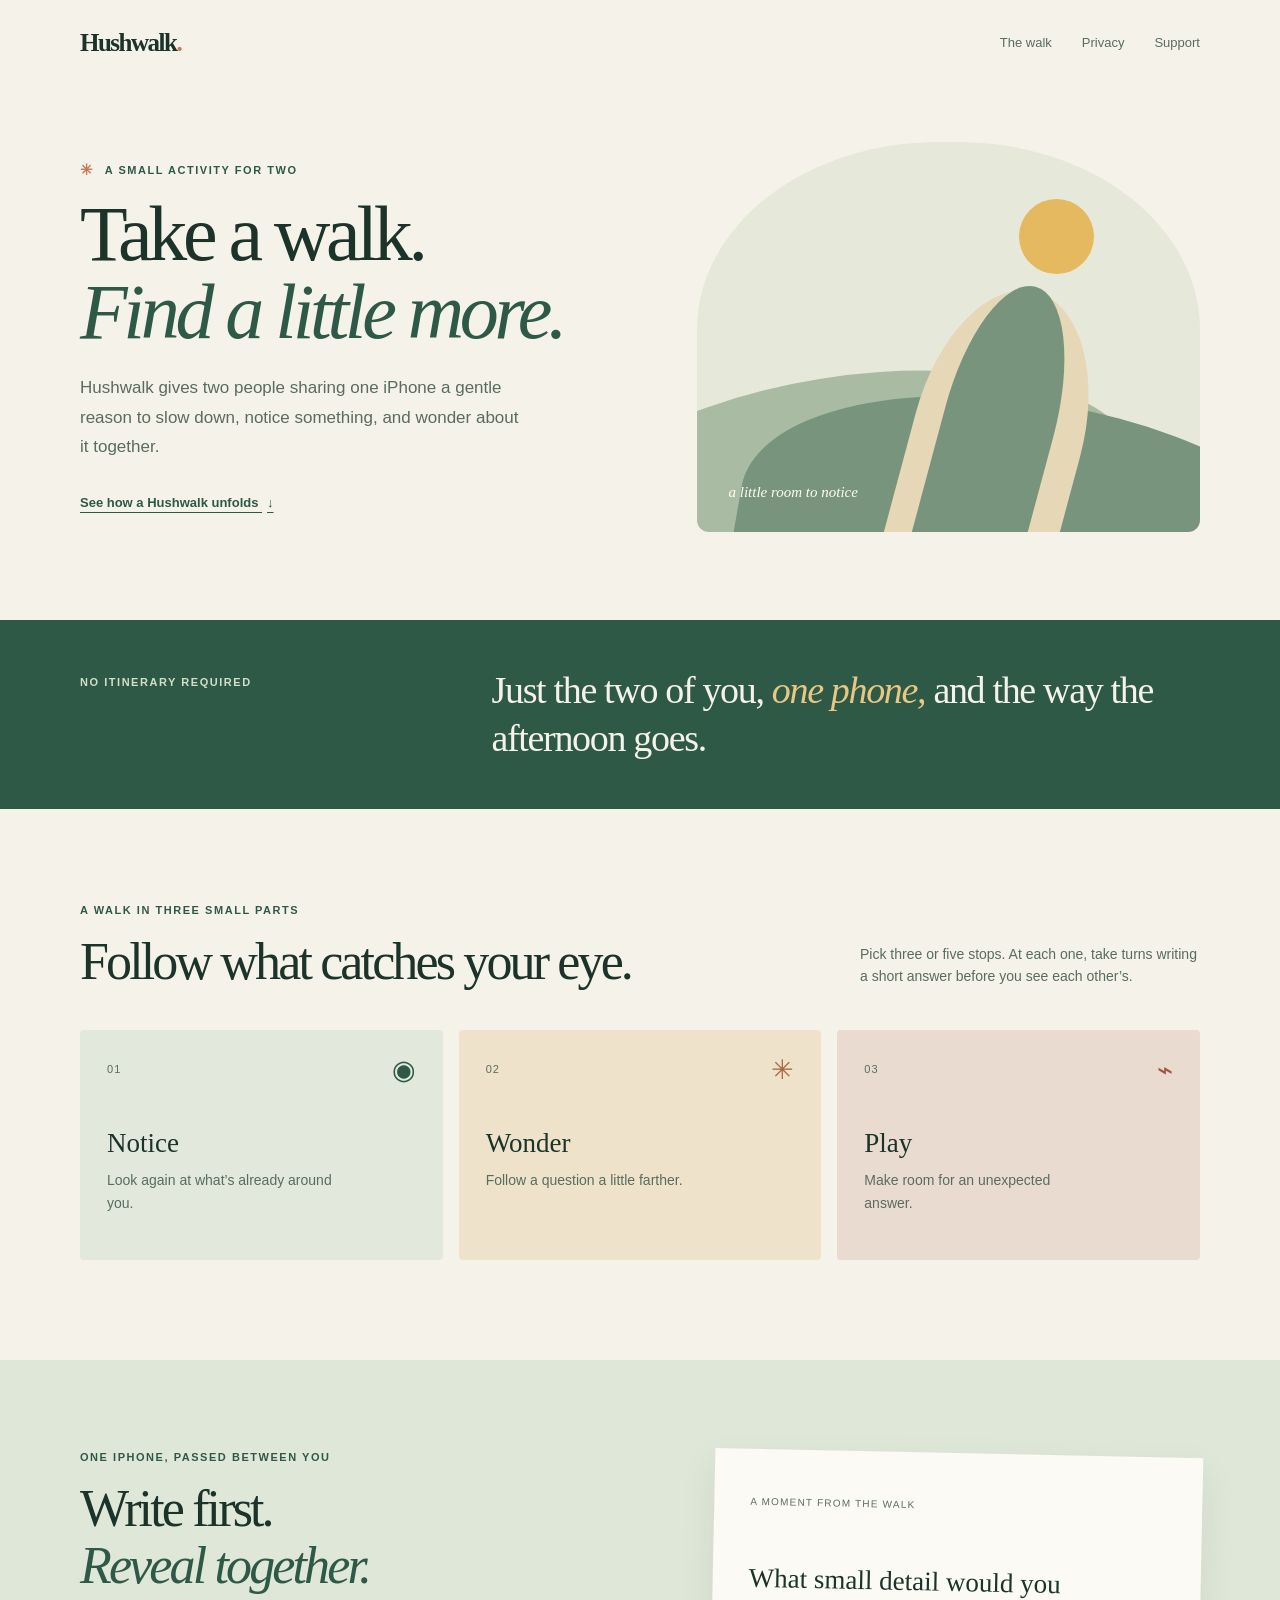
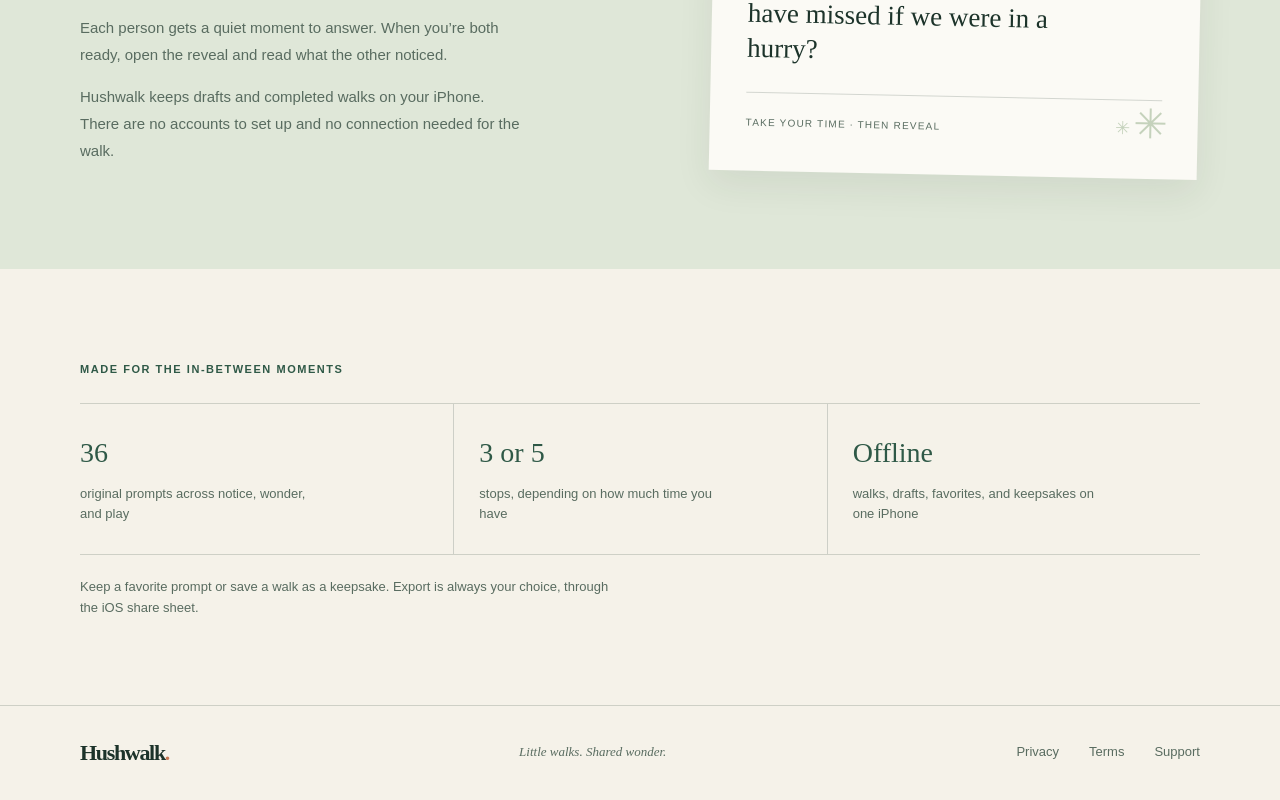
==== index.html @ 3a4e27e6 "Publish Hushwalk information site" ====
<!doctype html>
<html lang="en">
<head>
  <meta charset="utf-8">
  <meta name="viewport" content="width=device-width, initial-scale=1">
  <meta name="theme-color" content="#f5f2e9">
  <meta name="description" content="Hushwalk is a quiet, offline activity for two people sharing one iPhone: three or five stops, 36 original prompts, and a shared reveal.">
  <title>Hushwalk — Little walks. Shared wonder.</title>
  <link rel="stylesheet" href="styles.css">
</head>
<body>
  <header class="site-header wrap">
    <a class="wordmark" href="index.html" aria-label="Hushwalk home">Hushwalk<span class="wordmark-dot">.</span></a>
    <nav aria-label="Main navigation">
      <a href="#how-it-works">The walk</a>
      <a href="privacy.html">Privacy</a>
      <a href="support.html">Support</a>
    </nav>
  </header>

  <main>
    <section class="hero wrap">
      <div class="hero-copy">
        <p class="eyebrow"><span class="sun-mark" aria-hidden="true">✳</span> A small activity for two</p>
        <h1>Take a walk.<br><em>Find a little more.</em></h1>
        <p class="hero-deck">Hushwalk gives two people sharing one iPhone a gentle reason to slow down, notice something, and wonder about it together.</p>
        <a class="text-link" href="#how-it-works">See how a Hushwalk unfolds <span aria-hidden="true">↓</span></a>
      </div>
      <div class="hero-art" role="img" aria-label="A winding path through soft green hills beneath a small sun">
        <div class="sun"></div>
        <div class="hill hill-back"></div>
        <div class="hill hill-front"></div>
        <div class="path"></div>
        <span class="art-caption">a little room to notice</span>
      </div>
    </section>

    <section class="intro-band">
      <div class="wrap intro-inner">
        <p class="eyebrow">No itinerary required</p>
        <p class="intro-line">Just the two of you, <span>one phone,</span> and the way the afternoon goes.</p>
      </div>
    </section>

    <section class="walk-section wrap" id="how-it-works">
      <div class="section-heading">
        <div>
          <p class="eyebrow">A walk in three small parts</p>
          <h2>Follow what catches your eye.</h2>
        </div>
        <p class="section-note">Pick three or five stops. At each one, take turns writing a short answer before you see each other’s.</p>
      </div>
      <div class="mood-grid">
        <article class="mood-card mood-notice">
          <span class="mood-number">01</span>
          <span class="mood-symbol" aria-hidden="true">◉</span>
          <h3>Notice</h3>
          <p>Look again at what’s already around you.</p>
        </article>
        <article class="mood-card mood-wonder">
          <span class="mood-number">02</span>
          <span class="mood-symbol" aria-hidden="true">✳</span>
          <h3>Wonder</h3>
          <p>Follow a question a little farther.</p>
        </article>
        <article class="mood-card mood-play">
          <span class="mood-number">03</span>
          <span class="mood-symbol" aria-hidden="true">⌁</span>
          <h3>Play</h3>
          <p>Make room for an unexpected answer.</p>
        </article>
      </div>
    </section>

    <section class="ritual-section">
      <div class="wrap ritual-grid">
        <div class="ritual-copy">
          <p class="eyebrow">One iPhone, passed between you</p>
          <h2>Write first.<br><em>Reveal together.</em></h2>
          <p>Each person gets a quiet moment to answer. When you’re both ready, open the reveal and read what the other noticed.</p>
          <p>Hushwalk keeps drafts and completed walks on your iPhone. There are no accounts to set up and no connection needed for the walk.</p>
        </div>
        <div class="note-card" aria-label="Example prompt card">
          <span class="card-label">A moment from the walk</span>
          <p>What small detail would you have missed if we were in a hurry?</p>
          <div class="card-rule"></div>
          <span class="card-footer">take your time · then reveal</span>
          <span class="leaf leaf-one" aria-hidden="true">✳</span>
          <span class="leaf leaf-two" aria-hidden="true">✳</span>
        </div>
      </div>
    </section>

    <section class="details-section wrap">
      <p class="eyebrow">Made for the in-between moments</p>
      <div class="detail-list">
        <div><span>36</span><p>original prompts across notice, wonder, and play</p></div>
        <div><span>3 or 5</span><p>stops, depending on how much time you have</p></div>
        <div><span>Offline</span><p>walks, drafts, favorites, and keepsakes on one iPhone</p></div>
      </div>
      <p class="share-note">Keep a favorite prompt or save a walk as a keepsake. Export is always your choice, through the iOS share sheet.</p>
    </section>
  </main>

  <footer class="site-footer">
    <div class="wrap footer-inner">
      <a class="wordmark footer-wordmark" href="index.html">Hushwalk<span class="wordmark-dot">.</span></a>
      <p>Little walks. Shared wonder.</p>
      <nav aria-label="Footer navigation">
        <a href="privacy.html">Privacy</a>
        <a href="terms.html">Terms</a>
        <a href="support.html">Support</a>
      </nav>
    </div>
  </footer>
</body>
</html>
---- styles.css ----
:root {
  color-scheme: light;
  --cream: #f5f2e9;
  --paper: #fbfaf5;
  --ink: #1c332a;
  --muted: #596c60;
  --forest: #2f5947;
  --sage: #b8c9af;
  --pale-sage: #dfe7d8;
  --clay: #c87955;
  --gold: #e5b95f;
  --line: rgba(28, 51, 42, .18);
}

* { box-sizing: border-box; }
html { scroll-behavior: smooth; }
body {
  margin: 0;
  background: var(--cream);
  color: var(--ink);
  font-family: -apple-system, BlinkMacSystemFont, "Segoe UI", sans-serif;
  font-size: 16px;
  line-height: 1.6;
  -webkit-font-smoothing: antialiased;
}
a { color: inherit; }
.wrap { width: min(1120px, calc(100% - 48px)); margin-inline: auto; }
.site-header { display: flex; justify-content: space-between; align-items: center; min-height: 86px; }
.wordmark { text-decoration: none; font-family: Georgia, "Times New Roman", serif; font-size: 25px; font-weight: 700; letter-spacing: -.06em; }
.wordmark-dot { color: var(--clay); }
.site-header nav, .site-footer nav { display: flex; align-items: center; gap: 30px; }
.site-header nav a, .site-footer nav a { color: var(--muted); font-size: 13px; text-decoration: none; }
.site-header nav a:hover, .site-footer nav a:hover, .text-link:hover { color: var(--clay); }
.hero { display: grid; grid-template-columns: 1.05fr .95fr; gap: 60px; align-items: center; padding-top: 56px; padding-bottom: 88px; }
.eyebrow { margin: 0 0 15px; color: var(--forest); font-size: 11px; font-weight: 700; letter-spacing: .14em; line-height: 1.4; text-transform: uppercase; }
.sun-mark { color: var(--clay); margin-right: 6px; font-size: 15px; vertical-align: -1px; }
h1, h2, h3, p { margin-top: 0; }
h1, h2 { font-family: Georgia, "Times New Roman", serif; font-weight: 400; letter-spacing: -.055em; }
h1 { margin-bottom: 23px; font-size: clamp(48px, 6.5vw, 78px); line-height: .99; }
h1 em, h2 em { color: var(--forest); font-weight: 400; }
.hero-deck { max-width: 445px; margin-bottom: 27px; color: var(--muted); font-size: 17px; line-height: 1.75; }
.text-link { color: var(--forest); font-size: 13px; font-weight: 650; text-decoration-thickness: 1px; text-underline-offset: 5px; }
.text-link span { padding-left: 5px; }
.hero-art { height: 390px; position: relative; overflow: hidden; border-radius: 48% 48% 12px 12px; background: #e6e9d9; }
.sun { position: absolute; z-index: 1; top: 57px; right: 21%; width: 75px; aspect-ratio: 1; border-radius: 50%; background: var(--gold); }
.hill { position: absolute; bottom: -80px; width: 120%; height: 270px; border-radius: 50% 50% 0 0; }
.hill-back { left: -31%; bottom: -115px; background: #a9bca3; transform: rotate(-9deg); }
.hill-front { right: -28%; bottom: -142px; background: #78947d; transform: rotate(10deg); }
.path { position: absolute; z-index: 2; left: 43%; bottom: -50px; width: 170px; height: 295px; border-radius: 50% 50% 0 0; background: #e6d8b7; transform: rotate(15deg); }
.path::before { content: ""; position: absolute; top: -5px; left: 27px; width: 112px; height: 280px; border-radius: 50% 50% 0 0; background: #78947d; }
.art-caption { position: absolute; z-index: 3; bottom: 28px; left: 32px; color: #fffdf4; font-family: Georgia, "Times New Roman", serif; font-size: 15px; font-style: italic; }
.intro-band { background: var(--forest); color: var(--cream); }
.intro-inner { display: grid; grid-template-columns: .7fr 1.3fr; gap: 30px; align-items: start; padding-block: 47px; }
.intro-inner .eyebrow { color: #d2dec9; padding-top: 8px; }
.intro-line { max-width: 690px; margin-bottom: 0; font-family: Georgia, "Times New Roman", serif; font-size: clamp(27px, 3vw, 38px); line-height: 1.25; letter-spacing: -.035em; }
.intro-line span { color: #e8c782; font-style: italic; }
.walk-section { padding-block: 94px 100px; }
.section-heading { display: flex; justify-content: space-between; align-items: end; gap: 42px; margin-bottom: 39px; }
h2 { margin-bottom: 0; font-size: clamp(37px, 4.4vw, 52px); line-height: 1.1; }
.section-note { max-width: 340px; margin-bottom: 3px; color: var(--muted); font-size: 14px; }
.mood-grid { display: grid; grid-template-columns: repeat(3, 1fr); gap: 16px; }
.mood-card { position: relative; min-height: 230px; padding: 25px 27px; border-radius: 4px; }
.mood-notice { background: #e2e8db; }
.mood-wonder { background: #efe2ca; }
.mood-play { background: #eadbd1; }
.mood-number { color: var(--muted); font-size: 11px; letter-spacing: .1em; }
.mood-symbol { position: absolute; top: 19px; right: 27px; color: var(--forest); font-size: 27px; }
.mood-wonder .mood-symbol { color: #a56b42; }
.mood-play .mood-symbol { color: #a45645; }
.mood-card h3 { margin: 42px 0 4px; font-family: Georgia, "Times New Roman", serif; font-size: 27px; font-weight: 400; }
.mood-card p { max-width: 230px; margin-bottom: 0; color: var(--muted); font-size: 14px; }
.ritual-section { background: var(--pale-sage); }
.ritual-grid { display: grid; grid-template-columns: 1fr .9fr; gap: 90px; align-items: center; padding-block: 90px; }
.ritual-copy h2 { margin-bottom: 20px; }
.ritual-copy > p:not(.eyebrow) { max-width: 440px; color: var(--muted); font-size: 15px; line-height: 1.8; }
.note-card { position: relative; min-height: 290px; padding: 38px 36px; background: var(--paper); box-shadow: 0 14px 36px rgba(35, 55, 41, .08); transform: rotate(1.2deg); }
.card-label, .card-footer { color: var(--muted); font-size: 10px; letter-spacing: .12em; text-transform: uppercase; }
.note-card > p { position: relative; z-index: 1; max-width: 350px; margin: 48px 0 26px; font-family: Georgia, "Times New Roman", serif; font-size: 27px; line-height: 1.3; }
.card-rule { width: 100%; height: 1px; margin-bottom: 15px; background: var(--line); }
.leaf { position: absolute; color: #c5d2bc; }
.leaf-one { right: 30px; bottom: 22px; font-size: 41px; }
.leaf-two { right: 67px; bottom: 36px; font-size: 18px; }
.details-section { padding-block: 93px 86px; }
.detail-list { display: grid; grid-template-columns: repeat(3, 1fr); border-top: 1px solid var(--line); border-bottom: 1px solid var(--line); margin-top: 25px; }
.detail-list > div { padding: 27px 22px 29px 0; }
.detail-list > div + div { border-left: 1px solid var(--line); padding-left: 25px; }
.detail-list span { display: block; margin-bottom: 8px; color: var(--forest); font-family: Georgia, "Times New Roman", serif; font-size: 28px; }
.detail-list p { max-width: 245px; margin-bottom: 0; color: var(--muted); font-size: 13px; }
.share-note { max-width: 540px; margin: 22px 0 0; color: var(--muted); font-size: 13px; }
.site-footer { border-top: 1px solid var(--line); }
.footer-inner { display: flex; align-items: center; justify-content: space-between; gap: 20px; min-height: 94px; }
.footer-wordmark { font-size: 22px; }
.footer-inner > p { margin: 0; color: var(--muted); font-family: Georgia, "Times New Roman", serif; font-size: 13px; font-style: italic; }

.legal-main { min-height: 65vh; padding-block: 70px 100px; }
.legal-main h1 { max-width: 700px; font-size: clamp(44px, 6vw, 66px); }
.legal-main .updated { color: var(--muted); font-size: 13px; }
.legal-copy { max-width: 740px; margin-top: 39px; }
.legal-copy h2 { margin: 35px 0 10px; font-size: 25px; }
.legal-copy p, .legal-copy li { color: var(--muted); line-height: 1.8; }
.legal-copy a { color: var(--forest); text-underline-offset: 3px; }
.legal-copy ul { padding-left: 21px; }
.support-contact { margin-top: 32px; padding: 24px 27px; background: #e2e8db; }
.support-contact strong { display: block; margin-bottom: 5px; color: var(--forest); }
.support-contact p { margin: 0; }
:focus-visible { outline: 3px solid var(--clay); outline-offset: 4px; }

@media (max-width: 760px) {
  .wrap { width: min(100% - 36px, 560px); }
  .site-header { min-height: 72px; }
  .site-header nav { gap: 17px; }
  .site-header nav a { font-size: 12px; }
  .hero { grid-template-columns: 1fr; gap: 40px; padding-top: 45px; padding-bottom: 62px; }
  .hero-art { height: 330px; }
  .intro-inner { grid-template-columns: 1fr; gap: 12px; padding-block: 34px; }
  .intro-inner .eyebrow { margin-bottom: 0; }
  .walk-section, .details-section { padding-block: 65px; }
  .section-heading { display: block; margin-bottom: 27px; }
  .section-note { margin-top: 15px; }
  .mood-grid { grid-template-columns: 1fr; gap: 10px; }
  .mood-card { min-height: 180px; }
  .mood-card h3 { margin-top: 25px; }
  .ritual-grid { grid-template-columns: 1fr; gap: 35px; padding-block: 65px; }
  .note-card { min-height: 260px; }
  .detail-list { grid-template-columns: 1fr; }
  .detail-list > div { padding: 20px 0; }
  .detail-list > div + div { border-left: 0; border-top: 1px solid var(--line); padding-left: 0; }
  .footer-inner { flex-wrap: wrap; padding-block: 20px; }
  .footer-inner > p { width: calc(100% - 150px); text-align: right; }
  .footer-inner nav { width: 100%; justify-content: space-between; }
  .legal-main { padding-block: 52px 70px; }
}

@media (prefers-reduced-motion: reduce) {
  html { scroll-behavior: auto; }
}
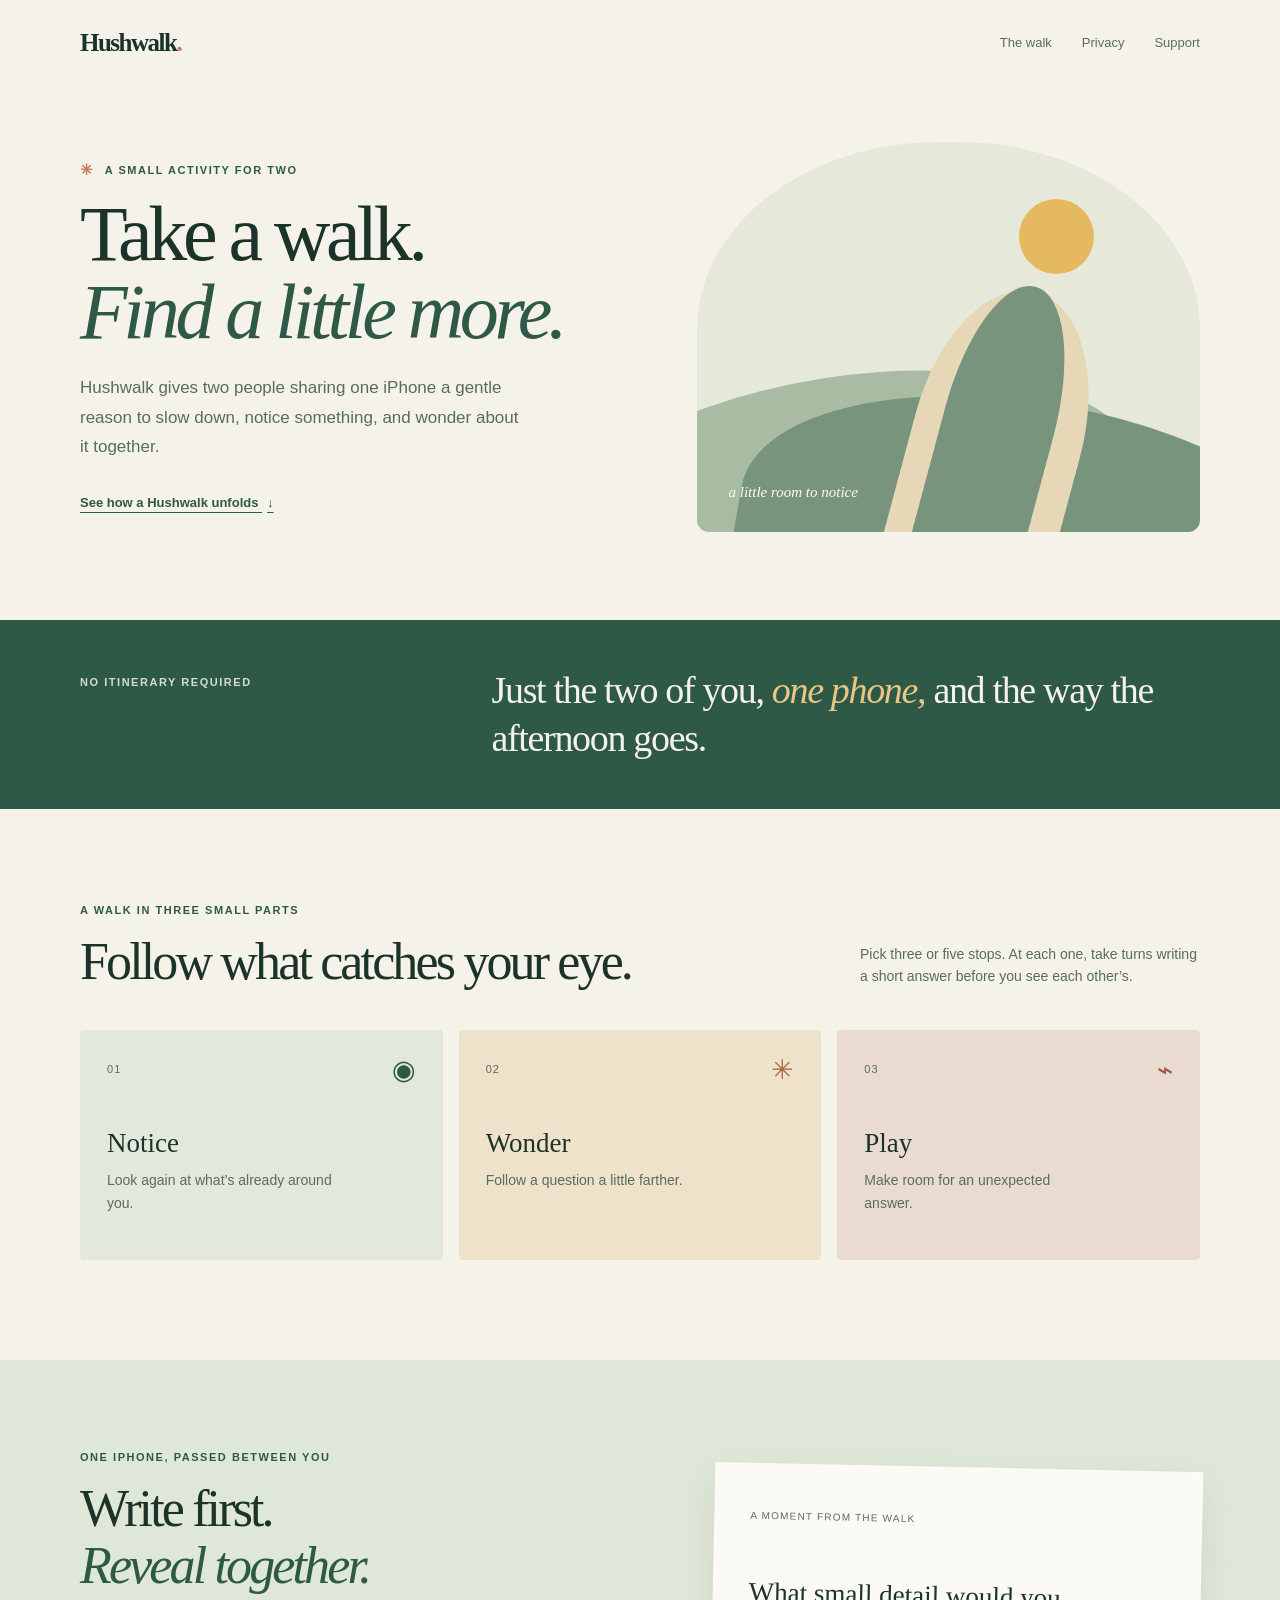
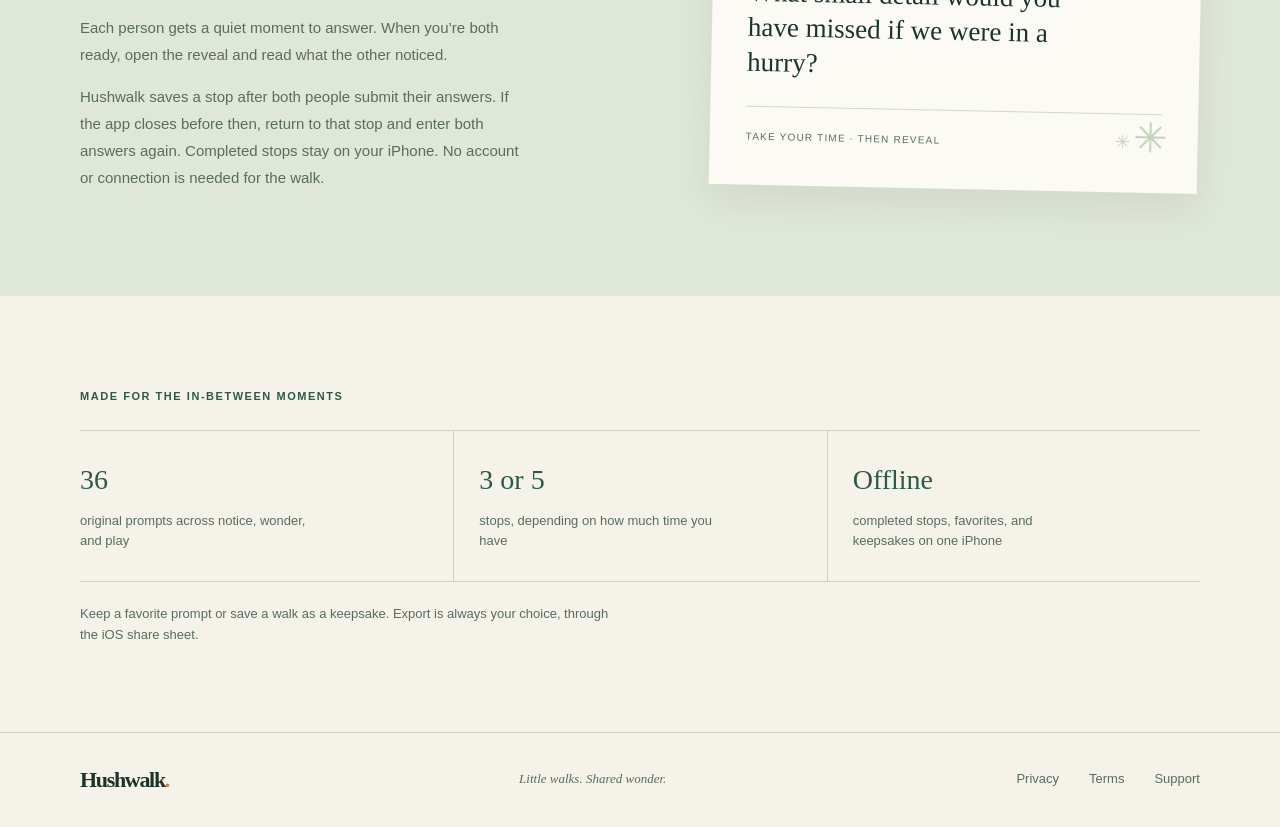
==== commit 11c9611e: "Clarify when walk answers are saved" ====
--- a/index.html
+++ b/index.html
@@ -78,7 +78,7 @@
           <p class="eyebrow">One iPhone, passed between you</p>
           <h2>Write first.<br><em>Reveal together.</em></h2>
           <p>Each person gets a quiet moment to answer. When you’re both ready, open the reveal and read what the other noticed.</p>
-          <p>Hushwalk keeps drafts and completed walks on your iPhone. There are no accounts to set up and no connection needed for the walk.</p>
+          <p>Hushwalk saves a stop after both people submit their answers. If the app closes before then, return to that stop and enter both answers again. Completed stops stay on your iPhone. No account or connection is needed for the walk.</p>
         </div>
         <div class="note-card" aria-label="Example prompt card">
           <span class="card-label">A moment from the walk</span>
@@ -96,7 +96,7 @@
       <div class="detail-list">
         <div><span>36</span><p>original prompts across notice, wonder, and play</p></div>
         <div><span>3 or 5</span><p>stops, depending on how much time you have</p></div>
-        <div><span>Offline</span><p>walks, drafts, favorites, and keepsakes on one iPhone</p></div>
+        <div><span>Offline</span><p>completed stops, favorites, and keepsakes on one iPhone</p></div>
       </div>
       <p class="share-note">Keep a favorite prompt or save a walk as a keepsake. Export is always your choice, through the iOS share sheet.</p>
     </section>
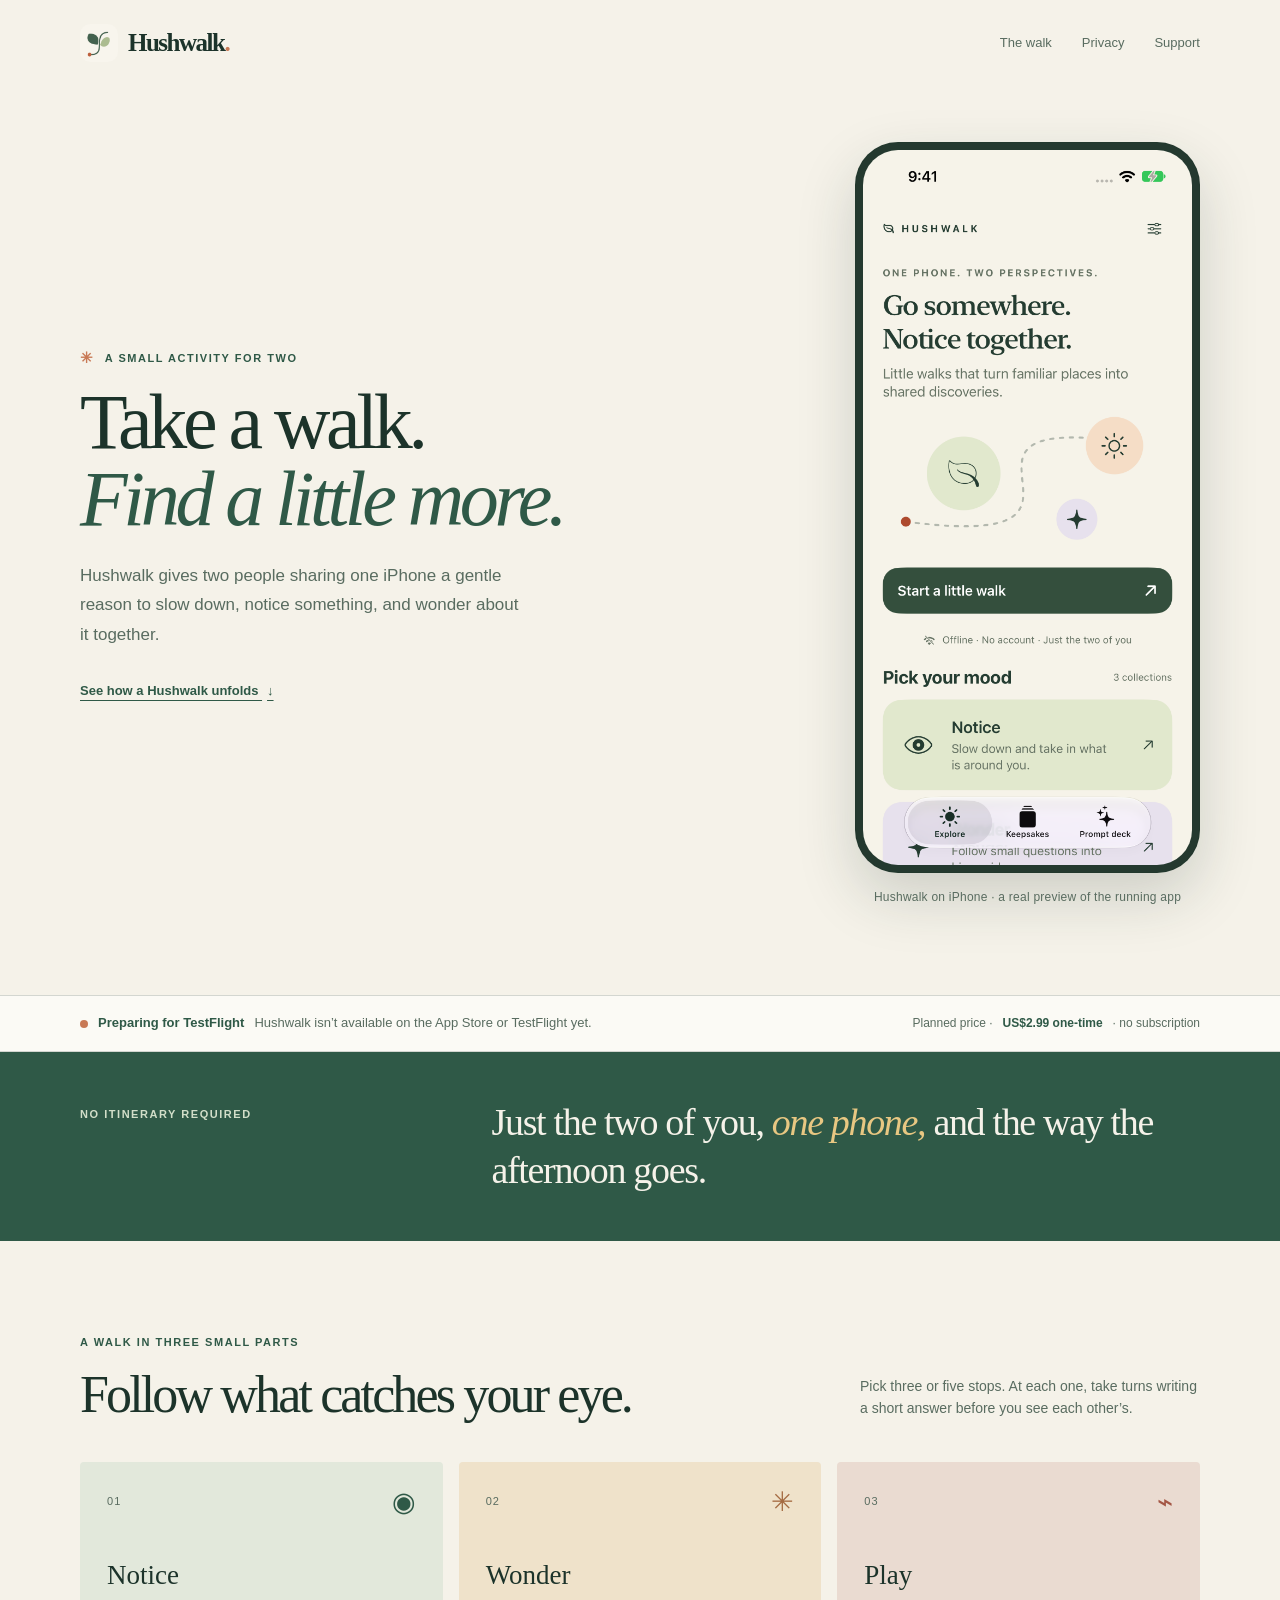
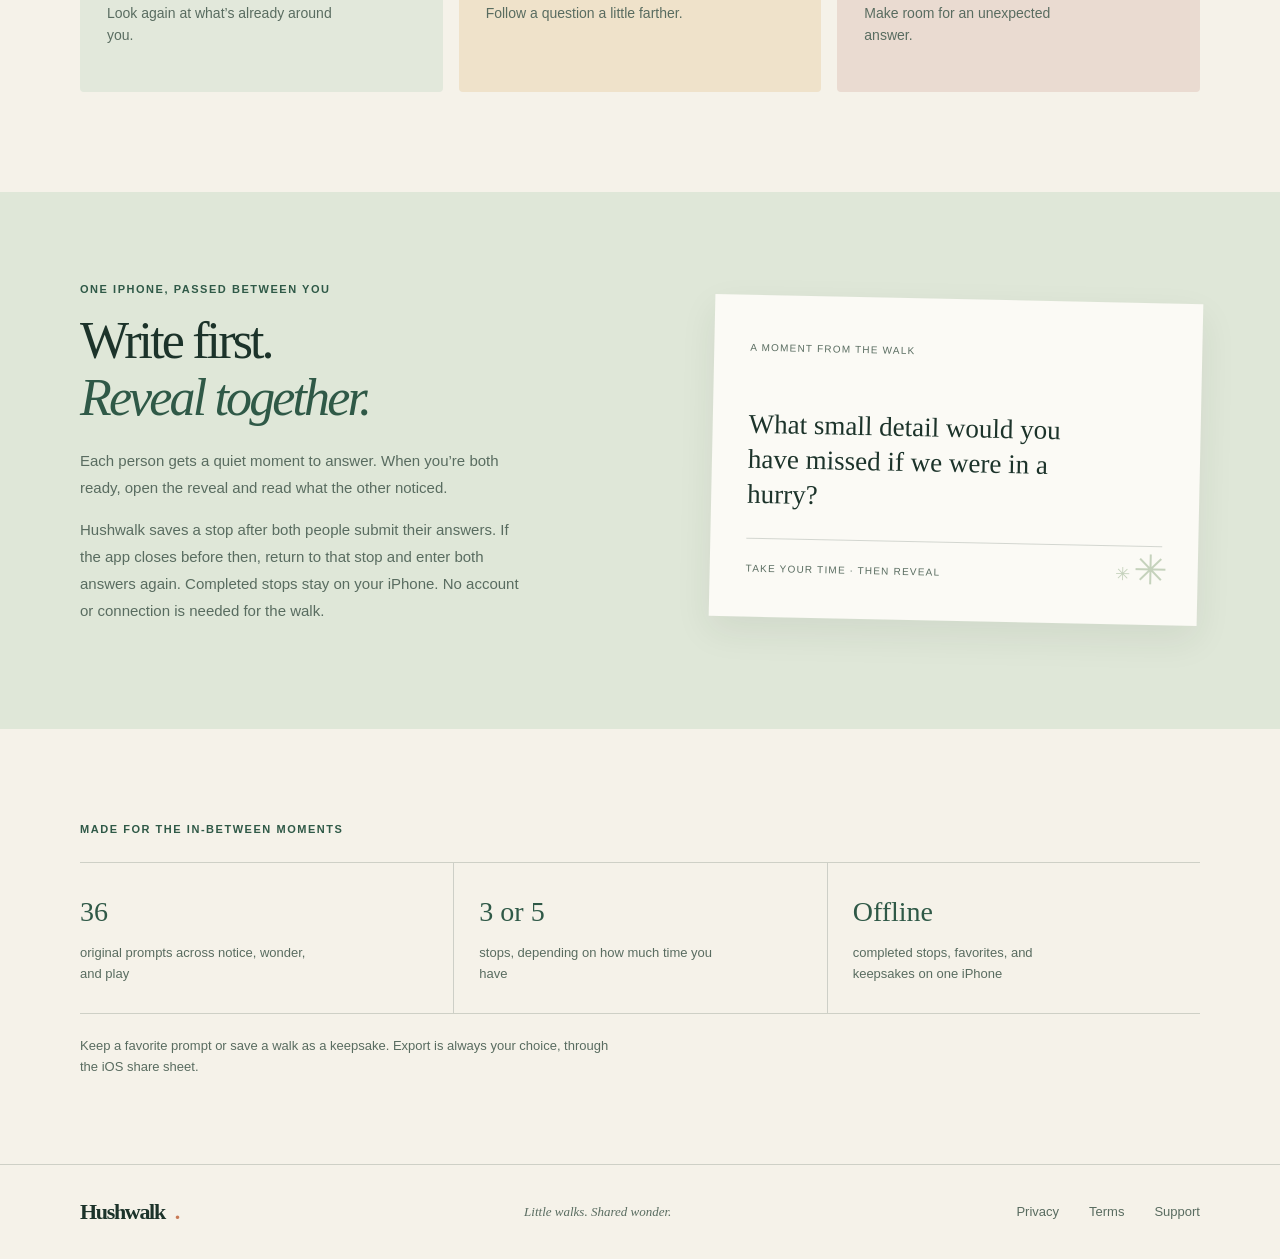
==== commit a959c863: "Add real Hushwalk app preview" ====
--- a/index.html
+++ b/index.html
@@ -7,10 +7,11 @@
   <meta name="description" content="Hushwalk is a quiet, offline activity for two people sharing one iPhone: three or five stops, 36 original prompts, and a shared reveal.">
   <title>Hushwalk — Little walks. Shared wonder.</title>
   <link rel="stylesheet" href="styles.css">
+  <link rel="icon" type="image/png" href="assets/hushwalk-app-icon.png">
 </head>
 <body>
   <header class="site-header wrap">
-    <a class="wordmark" href="index.html" aria-label="Hushwalk home">Hushwalk<span class="wordmark-dot">.</span></a>
+    <a class="wordmark" href="index.html" aria-label="Hushwalk home"><img src="assets/hushwalk-app-icon.png" width="38" height="38" alt=""><span>Hushwalk<span class="wordmark-dot">.</span></span></a>
     <nav aria-label="Main navigation">
       <a href="#how-it-works">The walk</a>
       <a href="privacy.html">Privacy</a>
@@ -26,12 +27,18 @@
         <p class="hero-deck">Hushwalk gives two people sharing one iPhone a gentle reason to slow down, notice something, and wonder about it together.</p>
         <a class="text-link" href="#how-it-works">See how a Hushwalk unfolds <span aria-hidden="true">↓</span></a>
       </div>
-      <div class="hero-art" role="img" aria-label="A winding path through soft green hills beneath a small sun">
-        <div class="sun"></div>
-        <div class="hill hill-back"></div>
-        <div class="hill hill-front"></div>
-        <div class="path"></div>
-        <span class="art-caption">a little room to notice</span>
+      <figure class="app-preview">
+        <div class="device-frame">
+          <img src="assets/hushwalk-home-screen.png" width="1206" height="2622" alt="Hushwalk running on iPhone, showing the home screen and the Notice prompt collection." fetchpriority="high">
+        </div>
+        <figcaption>Hushwalk on iPhone · a real preview of the running app</figcaption>
+      </figure>
+    </section>
+
+    <section class="launch-status" aria-label="Availability and planned price">
+      <div class="wrap launch-status-inner">
+        <p><span class="status-dot" aria-hidden="true"></span><strong>Preparing for TestFlight</strong><span>Hushwalk isn’t available on the App Store or TestFlight yet.</span></p>
+        <p class="planned-price">Planned price · <strong>US$2.99 one-time</strong> · no subscription</p>
       </div>
     </section>
 
--- a/styles.css
+++ b/styles.css
@@ -26,7 +26,8 @@
 a { color: inherit; }
 .wrap { width: min(1120px, calc(100% - 48px)); margin-inline: auto; }
 .site-header { display: flex; justify-content: space-between; align-items: center; min-height: 86px; }
-.wordmark { text-decoration: none; font-family: Georgia, "Times New Roman", serif; font-size: 25px; font-weight: 700; letter-spacing: -.06em; }
+.wordmark { display: inline-flex; align-items: center; gap: 10px; text-decoration: none; font-family: Georgia, "Times New Roman", serif; font-size: 25px; font-weight: 700; letter-spacing: -.06em; }
+.wordmark img { display: block; width: 38px; height: 38px; border-radius: 10px; }
 .wordmark-dot { color: var(--clay); }
 .site-header nav, .site-footer nav { display: flex; align-items: center; gap: 30px; }
 .site-header nav a, .site-footer nav a { color: var(--muted); font-size: 13px; text-decoration: none; }
@@ -41,14 +42,16 @@
 .hero-deck { max-width: 445px; margin-bottom: 27px; color: var(--muted); font-size: 17px; line-height: 1.75; }
 .text-link { color: var(--forest); font-size: 13px; font-weight: 650; text-decoration-thickness: 1px; text-underline-offset: 5px; }
 .text-link span { padding-left: 5px; }
-.hero-art { height: 390px; position: relative; overflow: hidden; border-radius: 48% 48% 12px 12px; background: #e6e9d9; }
-.sun { position: absolute; z-index: 1; top: 57px; right: 21%; width: 75px; aspect-ratio: 1; border-radius: 50%; background: var(--gold); }
-.hill { position: absolute; bottom: -80px; width: 120%; height: 270px; border-radius: 50% 50% 0 0; }
-.hill-back { left: -31%; bottom: -115px; background: #a9bca3; transform: rotate(-9deg); }
-.hill-front { right: -28%; bottom: -142px; background: #78947d; transform: rotate(10deg); }
-.path { position: absolute; z-index: 2; left: 43%; bottom: -50px; width: 170px; height: 295px; border-radius: 50% 50% 0 0; background: #e6d8b7; transform: rotate(15deg); }
-.path::before { content: ""; position: absolute; top: -5px; left: 27px; width: 112px; height: 280px; border-radius: 50% 50% 0 0; background: #78947d; }
-.art-caption { position: absolute; z-index: 3; bottom: 28px; left: 32px; color: #fffdf4; font-family: Georgia, "Times New Roman", serif; font-size: 15px; font-style: italic; }
+.app-preview { width: min(100%, 345px); margin: 0; justify-self: end; text-align: center; }
+.device-frame { overflow: hidden; padding: 7px; border: 1px solid rgba(28, 51, 42, .16); border-radius: 43px; background: #24392f; box-shadow: 0 24px 58px rgba(28, 51, 42, .18); }
+.device-frame img { display: block; width: 100%; height: auto; border-radius: 35px; }
+.app-preview figcaption { margin-top: 15px; color: var(--muted); font-size: 12px; letter-spacing: .02em; }
+.launch-status { border-block: 1px solid var(--line); background: var(--paper); }
+.launch-status-inner { display: flex; align-items: center; justify-content: space-between; gap: 24px; padding-block: 17px; }
+.launch-status-inner p { display: flex; align-items: center; gap: 10px; margin: 0; color: var(--muted); font-size: 13px; }
+.launch-status-inner strong { color: var(--forest); }
+.status-dot { width: 8px; height: 8px; flex: none; border-radius: 50%; background: var(--clay); }
+.planned-price { font-size: 12px !important; }
 .intro-band { background: var(--forest); color: var(--cream); }
 .intro-inner { display: grid; grid-template-columns: .7fr 1.3fr; gap: 30px; align-items: start; padding-block: 47px; }
 .intro-inner .eyebrow { color: #d2dec9; padding-top: 8px; }
@@ -111,7 +114,8 @@
   .site-header nav { gap: 17px; }
   .site-header nav a { font-size: 12px; }
   .hero { grid-template-columns: 1fr; gap: 40px; padding-top: 45px; padding-bottom: 62px; }
-  .hero-art { height: 330px; }
+  .app-preview { width: min(82%, 320px); justify-self: center; }
+  .launch-status-inner { align-items: flex-start; flex-direction: column; gap: 7px; }
   .intro-inner { grid-template-columns: 1fr; gap: 12px; padding-block: 34px; }
   .intro-inner .eyebrow { margin-bottom: 0; }
   .walk-section, .details-section { padding-block: 65px; }
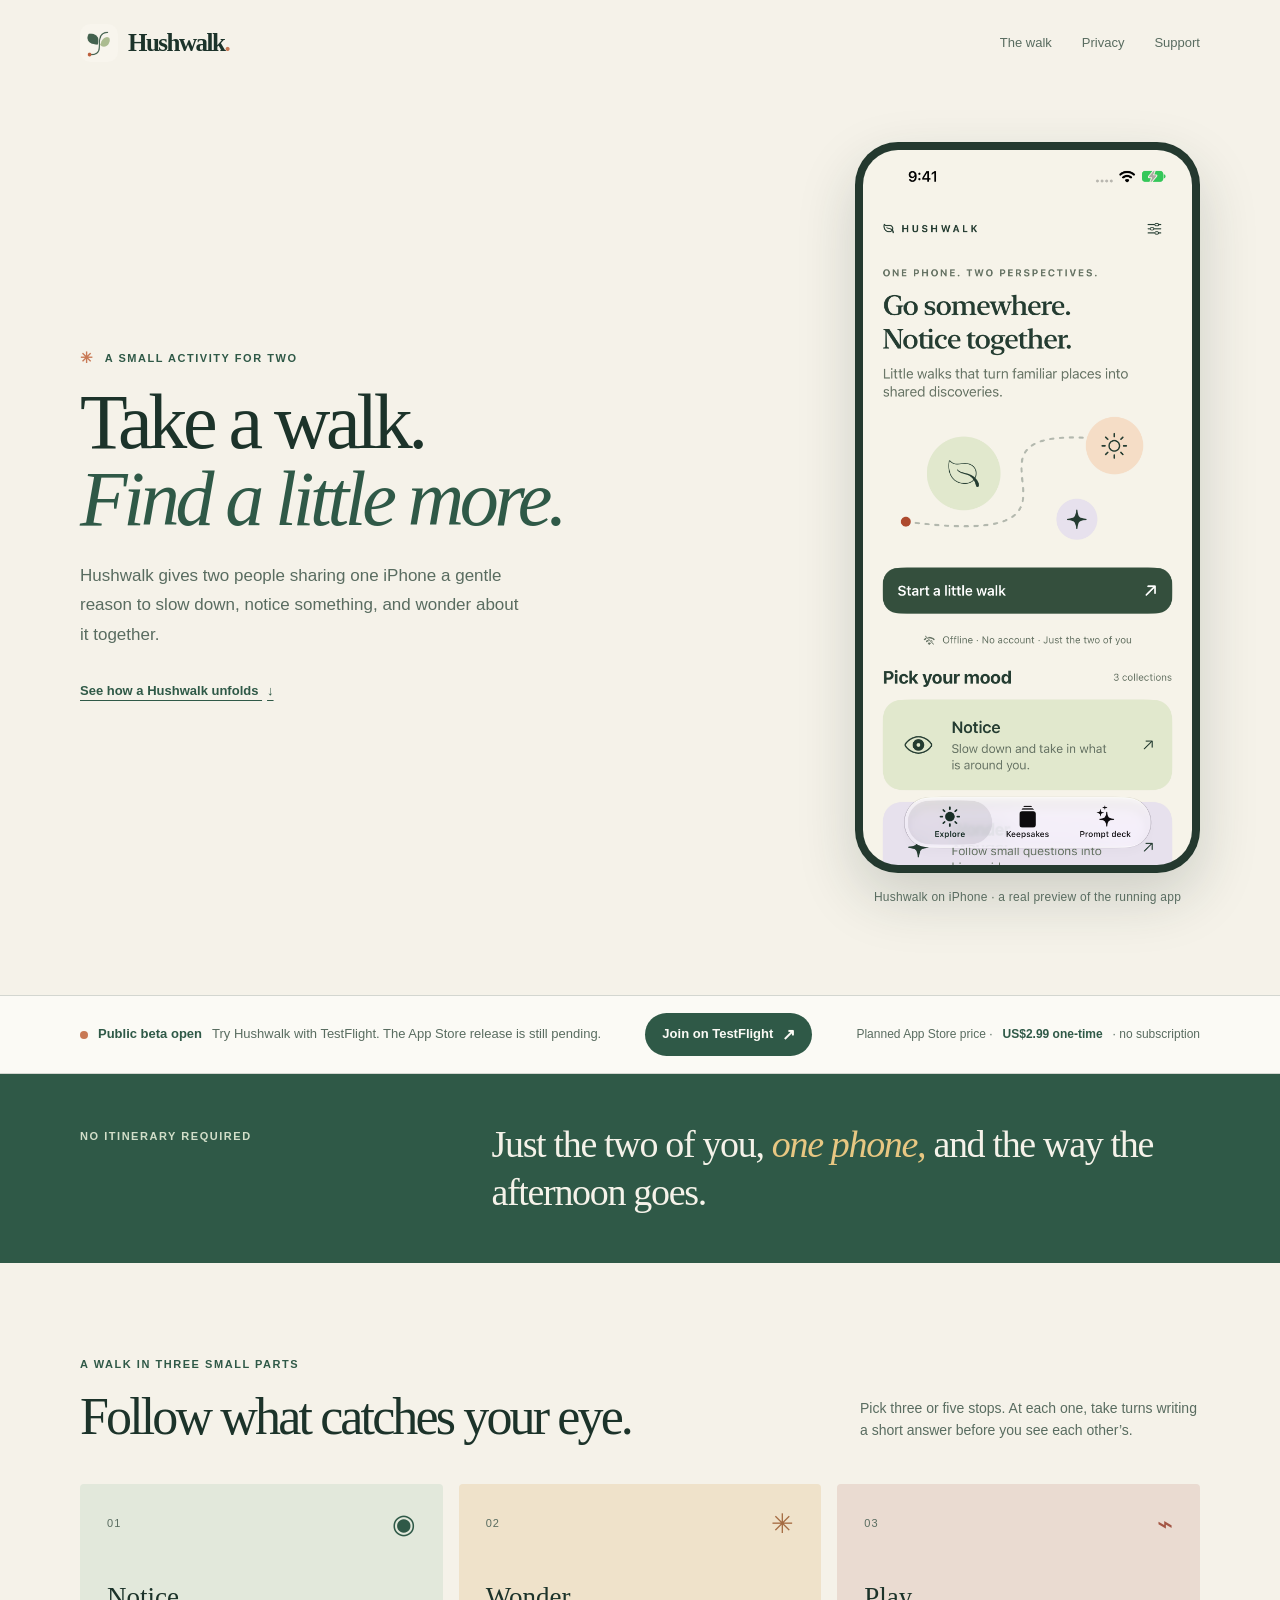
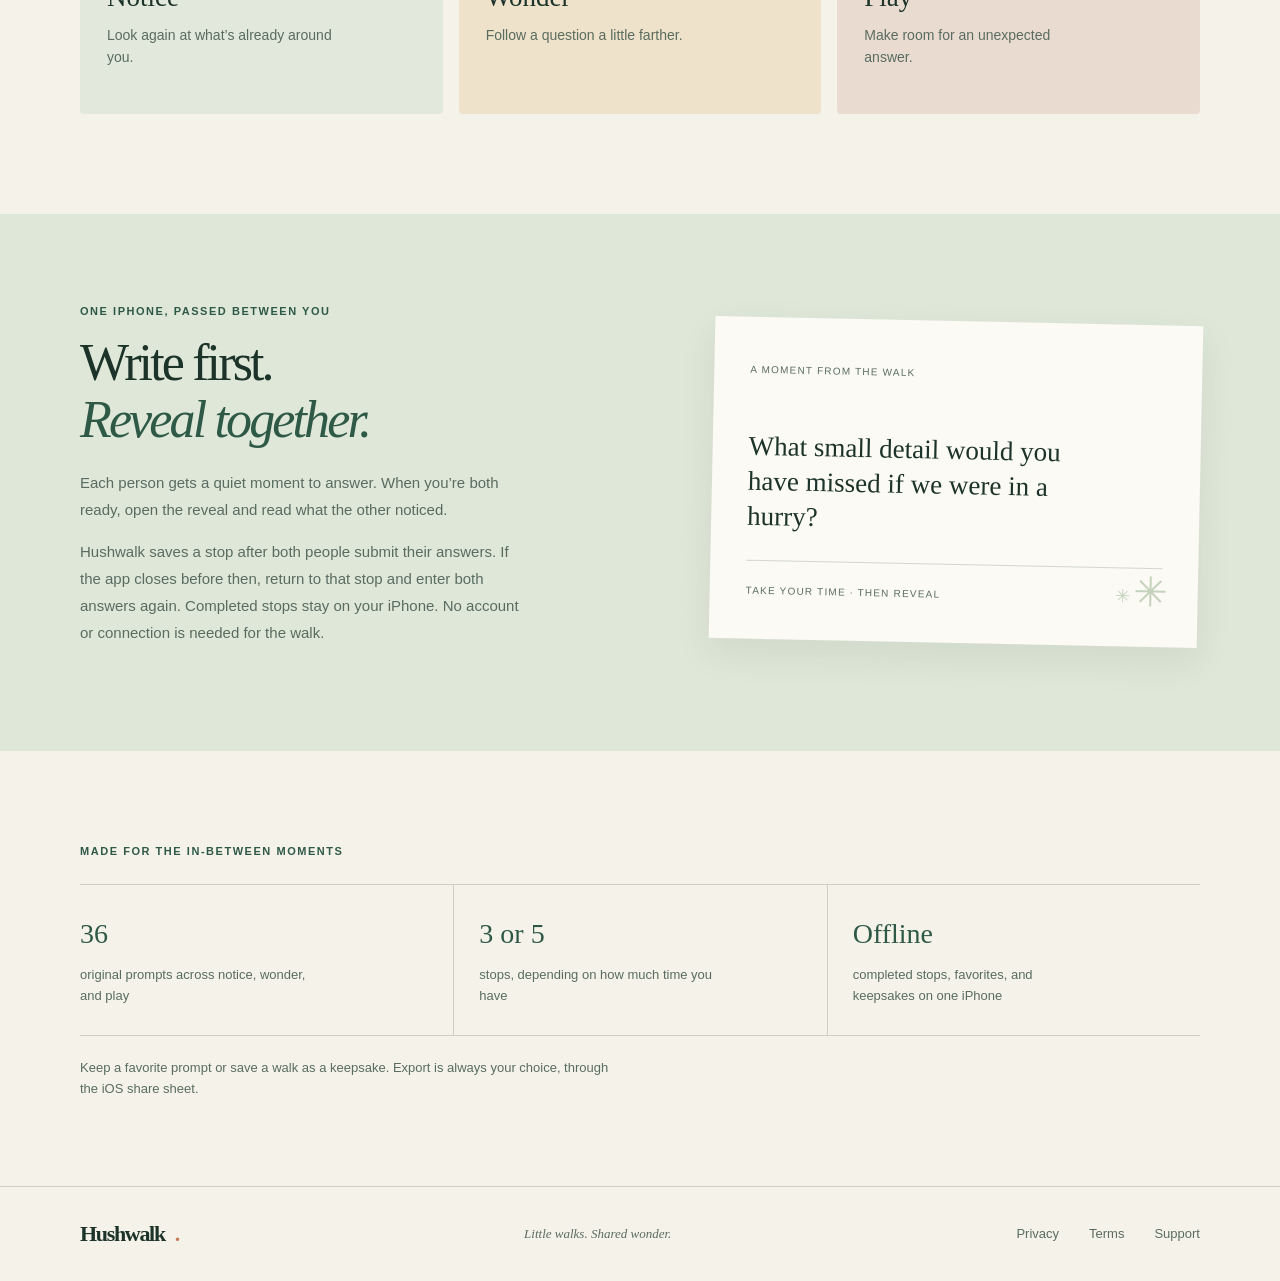
==== commit 0ed12cbd: "Open Hushwalk public TestFlight beta" ====
--- a/index.html
+++ b/index.html
@@ -37,8 +37,9 @@
 
     <section class="launch-status" aria-label="Availability and planned price">
       <div class="wrap launch-status-inner">
-        <p><span class="status-dot" aria-hidden="true"></span><strong>Preparing for TestFlight</strong><span>Hushwalk isn’t available on the App Store or TestFlight yet.</span></p>
-        <p class="planned-price">Planned price · <strong>US$2.99 one-time</strong> · no subscription</p>
+        <p><span class="status-dot" aria-hidden="true"></span><strong>Public beta open</strong><span>Try Hushwalk with TestFlight. The App Store release is still pending.</span></p>
+        <a class="beta-cta" href="https://testflight.apple.com/join/jGzAeqZj" aria-label="Join the Hushwalk public beta on TestFlight">Join on TestFlight <span aria-hidden="true">↗</span></a>
+        <p class="planned-price">Planned App Store price · <strong>US$2.99 one-time</strong> · no subscription</p>
       </div>
     </section>
 
--- a/styles.css
+++ b/styles.css
@@ -51,6 +51,10 @@
 .launch-status-inner p { display: flex; align-items: center; gap: 10px; margin: 0; color: var(--muted); font-size: 13px; }
 .launch-status-inner strong { color: var(--forest); }
 .status-dot { width: 8px; height: 8px; flex: none; border-radius: 50%; background: var(--clay); }
+.beta-cta { display: inline-flex; flex: none; align-items: center; gap: 9px; padding: 11px 17px; border-radius: 999px; background: var(--forest); color: var(--paper); font-size: 13px; font-weight: 650; text-decoration: none; transition: background-color .18s ease, transform .18s ease; }
+.beta-cta:hover { background: #244333; transform: translateY(-1px); }
+.beta-cta:focus-visible { outline: 3px solid var(--clay); outline-offset: 4px; }
+.beta-cta span { font-size: 16px; line-height: 1; }
 .planned-price { font-size: 12px !important; }
 .intro-band { background: var(--forest); color: var(--cream); }
 .intro-inner { display: grid; grid-template-columns: .7fr 1.3fr; gap: 30px; align-items: start; padding-block: 47px; }
